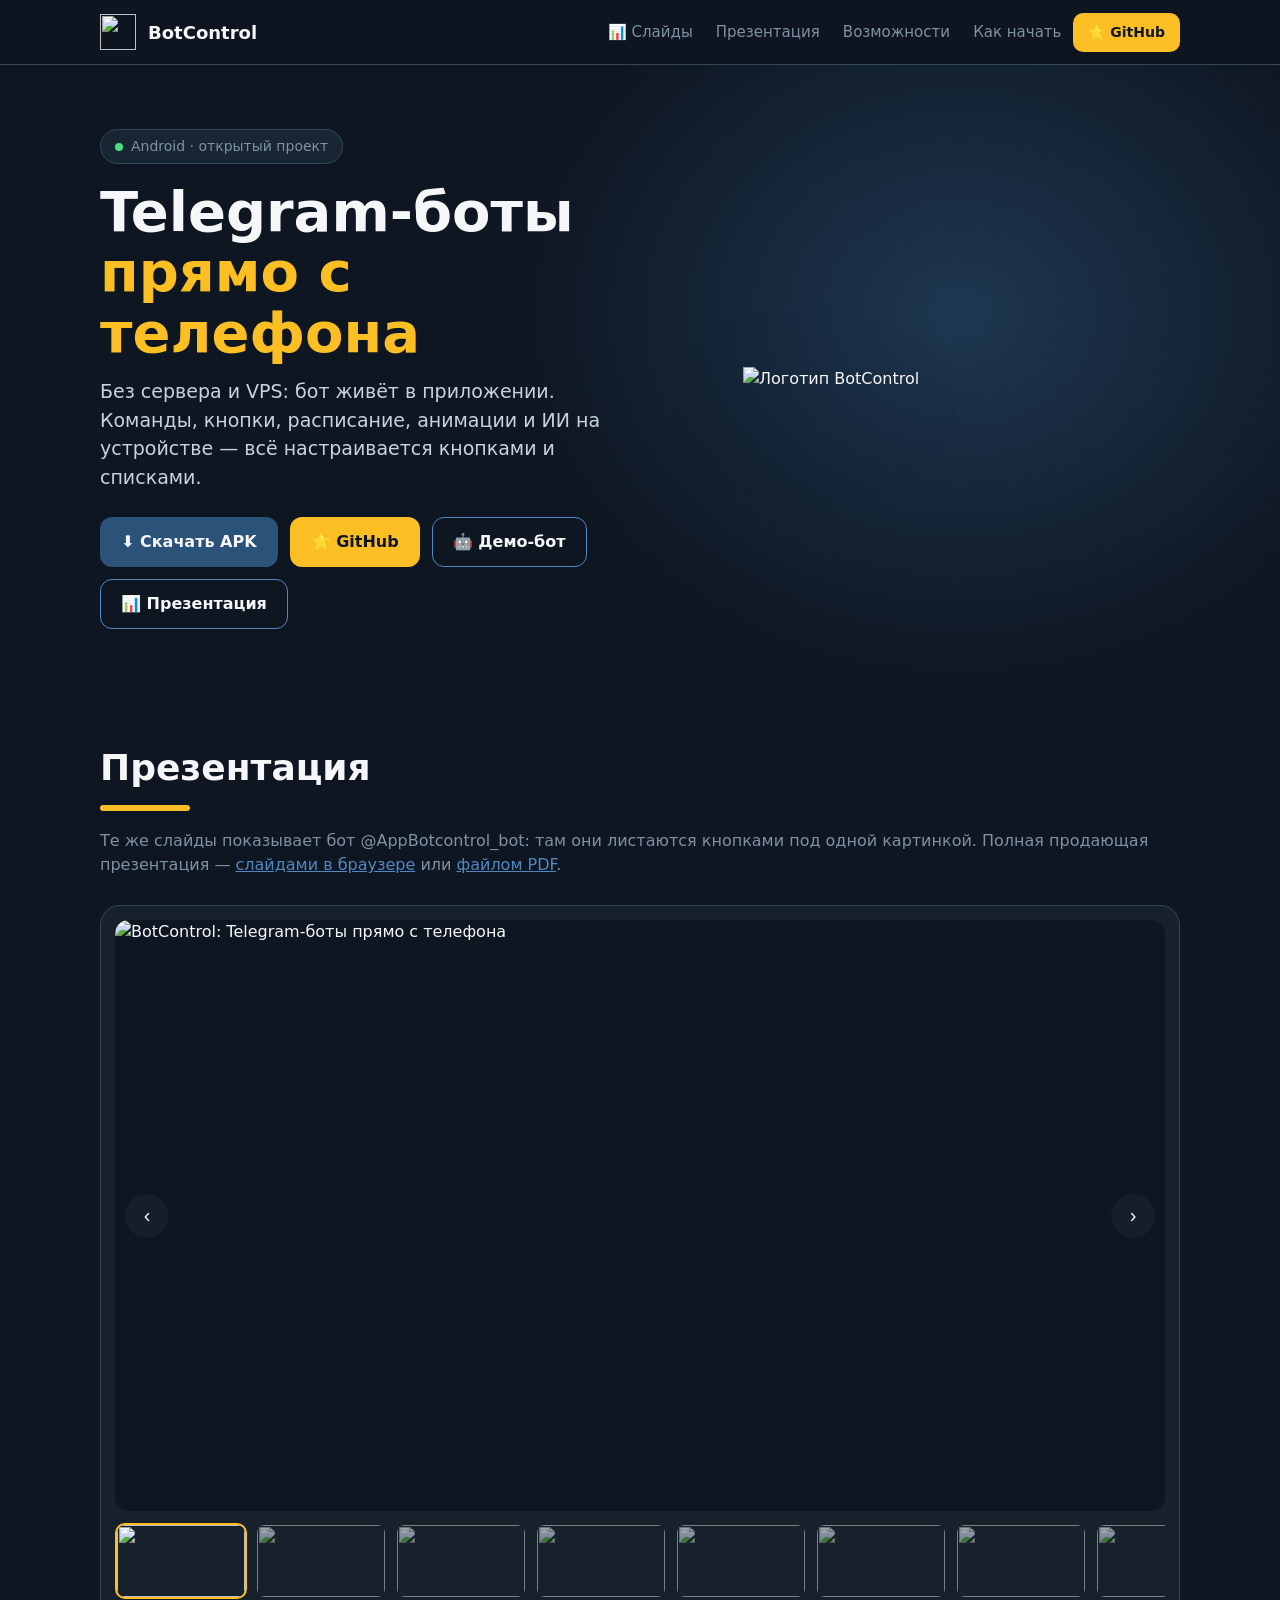
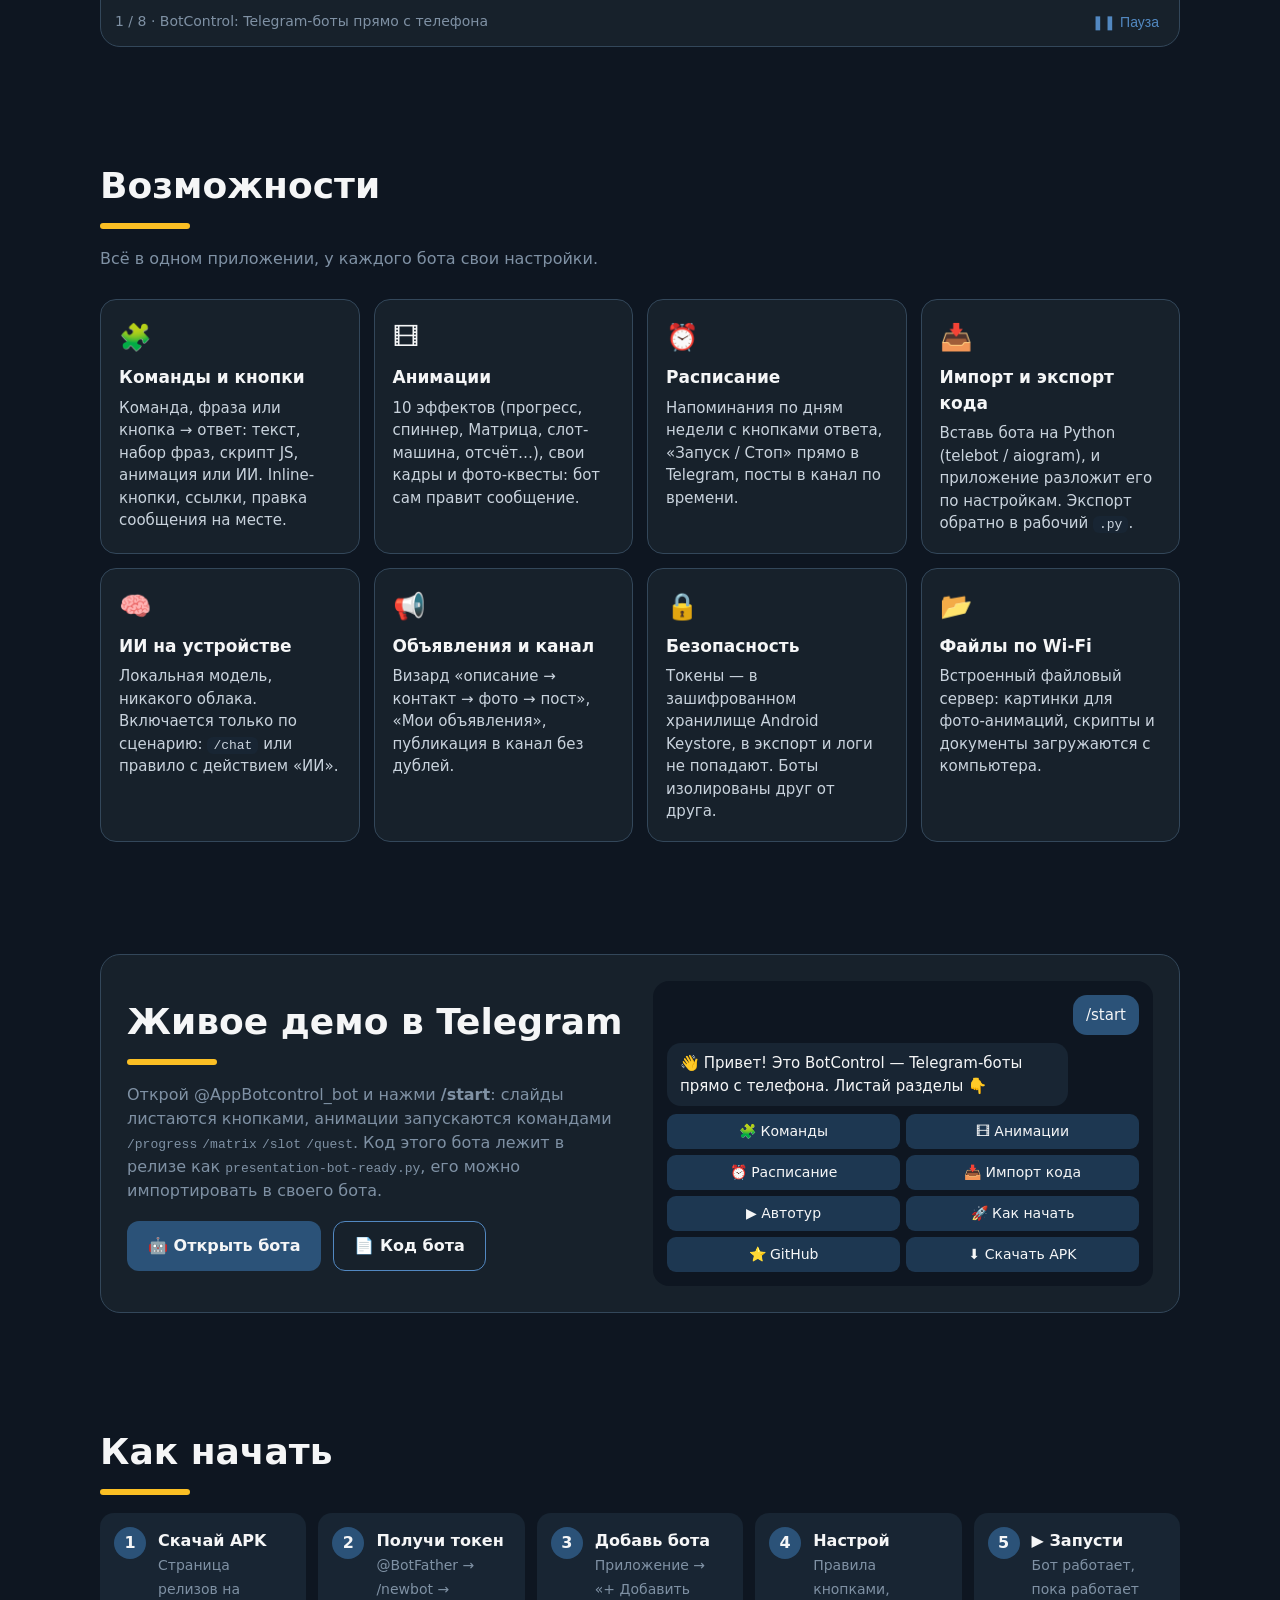
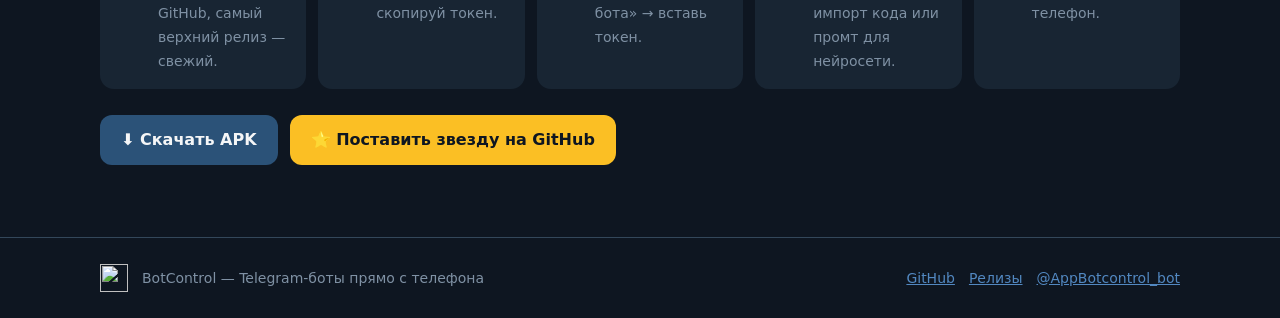
==== docs/index.html @ d32e6efe "Merge remote-tracking branch 'origin/arena/69d25b2e-oracle' into arena/842dc54f-bot-control Co-autho" ====
<!doctype html>
<html lang="ru">
<head>
<meta charset="utf-8">
<meta name="viewport" content="width=device-width, initial-scale=1">
<title>BotControl — Telegram-боты прямо с телефона</title>
<meta name="description" content="BotControl: Android-приложение, в котором Telegram-бот живёт прямо на телефоне. Команды, кнопки, расписание, анимации, ИИ на устройстве, импорт кода на Python.">
<meta property="og:title" content="BotControl — Telegram-боты прямо с телефона">
<meta property="og:description" content="Без сервера и VPS. Команды, кнопки, расписание, анимации, ИИ на устройстве.">
<meta property="og:image" content="assets/slides/01-cover.png">
<meta name="theme-color" content="#0E1621">
<link rel="icon" type="image/svg+xml" href="assets/logo.svg">
<style>
  /* Палитра приложения (Telegram dark) */
  :root{--bg:#0E1621;--panel:#17212B;--bubble:#182533;--blue:#2B5278;--blue-l:#5288C1;
        --text:#F5F6F7;--muted:#7F91A4;--amber:#FBBF24;--line:#33475A}
  *{box-sizing:border-box}
  html{scroll-behavior:smooth}
  body{margin:0;background:var(--bg);color:var(--text);
       font-family:system-ui,-apple-system,"Segoe UI",Roboto,"DejaVu Sans",sans-serif;line-height:1.5}
  a{color:var(--blue-l)}
  .wrap{max-width:1120px;margin:0 auto;padding:0 20px}
  /* шапка */
  .top{position:sticky;top:0;z-index:5;background:rgba(14,22,33,.86);backdrop-filter:blur(8px);
       border-bottom:1px solid var(--line)}
  .top .wrap{display:flex;align-items:center;gap:12px;height:64px}
  .top img{width:36px;height:36px}
  .top b{font-size:18px;flex:1}
  .top nav a{color:var(--muted);text-decoration:none;margin-left:18px;font-size:15px}
  .top nav a:hover{color:var(--text)}
  /* кнопки */
  .btn{display:inline-flex;align-items:center;gap:8px;padding:12px 20px;border-radius:12px;
       font-weight:600;text-decoration:none;color:var(--text);background:var(--blue);
       border:1px solid transparent;transition:background .15s,transform .15s}
  .btn:hover{background:var(--blue-l);transform:translateY(-1px)}
  .btn.gh{background:var(--amber);color:var(--bg)}
  .btn.gh:hover{background:#FCD34D}
  .btn.ghost{background:transparent;border-color:var(--blue-l)}
  .btn.ghost:hover{background:var(--bubble)}
  .btn.sm{padding:8px 14px;font-size:14px;border-radius:10px}
  /* hero */
  .hero{position:relative;overflow:hidden}
  .hero:before{content:"";position:absolute;inset:-20% -10% auto auto;width:70%;height:120%;
       background:radial-gradient(closest-side,rgba(43,82,120,.55),rgba(14,22,33,0));pointer-events:none}
  .hero .wrap{position:relative;display:grid;grid-template-columns:1.05fr .95fr;gap:40px;
       align-items:center;padding-top:64px;padding-bottom:56px}
  .hero h1{font-size:clamp(34px,5vw,56px);line-height:1.08;margin:18px 0 14px}
  .hero h1 span{color:var(--amber)}
  .hero p.lead{font-size:19px;color:#C9D3DD;margin:0 0 26px;max-width:560px}
  .badge{display:inline-flex;gap:8px;align-items:center;background:var(--bubble);border:1px solid var(--line);
       border-radius:999px;padding:6px 14px;font-size:14px;color:var(--muted)}
  .badge i{width:8px;height:8px;border-radius:50%;background:#4ADE80;display:inline-block}
  .cta{display:flex;gap:12px;flex-wrap:wrap}
  .hero-logo{width:min(380px,80%);justify-self:center;filter:drop-shadow(0 30px 60px rgba(0,0,0,.45));
       animation:float 6s ease-in-out infinite}
  @keyframes float{50%{transform:translateY(-12px)}}
  /* секции */
  section{padding:56px 0}
  h2{font-size:clamp(26px,3.4vw,36px);margin:0 0 8px}
  .sub{color:var(--muted);margin:0 0 28px}
  .bar{width:90px;height:6px;border-radius:3px;background:var(--amber);margin:10px 0 18px}
  /* слайдер */
  .slider{background:var(--panel);border:1px solid var(--line);border-radius:20px;padding:14px}
  .stage{position:relative;border-radius:14px;overflow:hidden;aspect-ratio:16/9;background:var(--bg)}
  .stage img{position:absolute;inset:0;width:100%;height:100%;object-fit:cover;opacity:0;transition:opacity .45s}
  .stage img.on{opacity:1}
  .arrow{position:absolute;top:50%;transform:translateY(-50%);width:44px;height:44px;border-radius:50%;
       border:none;background:rgba(23,33,43,.85);color:var(--text);font-size:20px;cursor:pointer}
  .arrow:hover{background:var(--blue)}
  .arrow.l{left:10px}.arrow.r{right:10px}
  .thumbs{display:flex;gap:8px;margin-top:12px;overflow-x:auto;padding-bottom:4px}
  .thumbs button{flex:0 0 auto;border:2px solid transparent;border-radius:10px;padding:0;background:none;
       cursor:pointer;opacity:.6;transition:opacity .15s}
  .thumbs button.on{border-color:var(--amber);opacity:1}
  .thumbs img{display:block;width:128px;height:72px;object-fit:cover;border-radius:8px}
  .ctl{display:flex;justify-content:space-between;align-items:center;margin-top:8px;color:var(--muted);font-size:14px}
  .ctl button{background:none;border:none;color:var(--blue-l);cursor:pointer;font-size:14px}
  /* сетка функций */
  .grid{display:grid;grid-template-columns:repeat(auto-fill,minmax(250px,1fr));gap:14px}
  .card{background:var(--panel);border:1px solid var(--line);border-radius:16px;padding:18px;
       transition:border-color .15s,transform .15s}
  .card:hover{border-color:var(--blue-l);transform:translateY(-2px)}
  .card .ic{font-size:26px}
  .card h3{margin:8px 0 6px;font-size:17px}
  .card p{margin:0;color:#C9D3DD;font-size:15px}
  .card code{background:var(--bubble);padding:1px 6px;border-radius:6px;font-size:13px}
  /* шаги */
  .steps{counter-reset:s;display:grid;gap:12px;grid-template-columns:repeat(auto-fit,minmax(200px,1fr))}
  .step{background:var(--bubble);border-radius:14px;padding:16px 16px 16px 58px;position:relative}
  .step:before{counter-increment:s;content:counter(s);position:absolute;left:14px;top:14px;width:32px;height:32px;
       border-radius:50%;background:var(--blue);display:grid;place-items:center;font-weight:700}
  .step b{display:block}
  .step span{color:var(--muted);font-size:14px}
  /* демо-бот */
  .demo{display:grid;grid-template-columns:1fr 1fr;gap:26px;align-items:center;background:var(--panel);
       border:1px solid var(--line);border-radius:20px;padding:26px}
  .chat{background:var(--bg);border-radius:16px;padding:14px;display:flex;flex-direction:column;gap:8px}
  .msg{max-width:85%;padding:9px 13px;border-radius:14px;font-size:15px}
  .msg.in{background:var(--bubble);align-self:flex-start}
  .msg.out{background:var(--blue);align-self:flex-end}
  .kb{display:grid;grid-template-columns:1fr 1fr;gap:6px}
  .kb span{background:rgba(43,82,120,.55);border-radius:9px;text-align:center;padding:7px;font-size:14px}
  footer{border-top:1px solid var(--line);padding:26px 0;color:var(--muted);font-size:14px}
  footer .wrap{display:flex;gap:14px;align-items:center;flex-wrap:wrap}
  footer img{width:28px;height:28px}
  footer .sp{flex:1}
  @media (max-width:820px){
    .hero .wrap,.demo{grid-template-columns:1fr}
    .hero-logo{width:200px;order:-1}
    .top nav{display:none}
  }
  @media (prefers-reduced-motion:reduce){.hero-logo{animation:none}*{transition:none!important}}
</style>
</head>
<body>

<header class="top">
  <div class="wrap">
    <img src="assets/logo.svg" alt="">
    <b>BotControl</b>
    <nav>
      <a href="presentation.html">📊 Слайды</a>
      <a href="#tour">Презентация</a>
      <a href="#features">Возможности</a>
      <a href="#start">Как начать</a>
    </nav>
    <a class="btn gh sm" href="https://github.com/visiontripin/oracle" target="_blank" rel="noopener">⭐ GitHub</a>
  </div>
</header>

<div class="hero">
  <div class="wrap">
    <div>
      <span class="badge"><i></i> Android · открытый проект</span>
      <h1>Telegram-боты<br><span>прямо с телефона</span></h1>
      <p class="lead">Без сервера и VPS: бот живёт в приложении. Команды, кнопки, расписание,
        анимации и ИИ на устройстве — всё настраивается кнопками и списками.</p>
      <div class="cta">
        <a class="btn" href="https://github.com/visiontripin/oracle/releases" target="_blank" rel="noopener">⬇️ Скачать APK</a>
        <a class="btn gh" href="https://github.com/visiontripin/oracle" target="_blank" rel="noopener">⭐ GitHub</a>
        <a class="btn ghost" href="https://t.me/AppBotcontrol_bot" target="_blank" rel="noopener">🤖 Демо-бот</a>
        <a class="btn ghost" href="presentation.html">📊 Презентация</a>
      </div>
    </div>
    <img class="hero-logo" src="assets/logo.svg" alt="Логотип BotControl">
  </div>
</div>

<section id="tour">
  <div class="wrap">
    <h2>Презентация</h2>
    <div class="bar"></div>
    <p class="sub">Те же слайды показывает бот @AppBotcontrol_bot: там они листаются кнопками под одной картинкой.
      Полная продающая презентация — <a href="presentation.html">слайдами в браузере</a>
      или <a href="presentation.pdf">файлом PDF</a>.</p>
    <div class="slider" id="slider">
      <div class="stage">
        <img class="on" src="assets/slides/01-cover.png" alt="BotControl: Telegram-боты прямо с телефона">
        <img src="assets/slides/02-rules.png" alt="Команды и кнопки" loading="lazy">
        <img src="assets/slides/03-anim.png" alt="Анимации" loading="lazy">
        <img src="assets/slides/04-schedule.png" alt="Расписание" loading="lazy">
        <img src="assets/slides/05-import.png" alt="Импорт и экспорт" loading="lazy">
        <img src="assets/slides/06-ai.png" alt="ИИ на устройстве" loading="lazy">
        <img src="assets/slides/07-listings.png" alt="Объявления и канал" loading="lazy">
        <img src="assets/slides/08-start.png" alt="Как начать" loading="lazy">
        <button class="arrow l" aria-label="Назад">‹</button>
        <button class="arrow r" aria-label="Вперёд">›</button>
      </div>
      <div class="thumbs"></div>
      <div class="ctl"><span id="cap">1 / 8</span><button id="play">❚❚ Пауза</button></div>
    </div>
  </div>
</section>

<section id="features">
  <div class="wrap">
    <h2>Возможности</h2>
    <div class="bar"></div>
    <p class="sub">Всё в одном приложении, у каждого бота свои настройки.</p>
    <div class="grid">
      <div class="card"><div class="ic">🧩</div><h3>Команды и кнопки</h3>
        <p>Команда, фраза или кнопка → ответ: текст, набор фраз, скрипт JS, анимация или ИИ. Inline-кнопки, ссылки, правка сообщения на месте.</p></div>
      <div class="card"><div class="ic">🎞</div><h3>Анимации</h3>
        <p>10 эффектов (прогресс, спиннер, Матрица, слот-машина, отсчёт…), свои кадры и фото-квесты: бот сам правит сообщение.</p></div>
      <div class="card"><div class="ic">⏰</div><h3>Расписание</h3>
        <p>Напоминания по дням недели с кнопками ответа, «Запуск / Стоп» прямо в Telegram, посты в канал по времени.</p></div>
      <div class="card"><div class="ic">📥</div><h3>Импорт и экспорт кода</h3>
        <p>Вставь бота на Python (telebot / aiogram), и приложение разложит его по настройкам. Экспорт обратно в рабочий <code>.py</code>.</p></div>
      <div class="card"><div class="ic">🧠</div><h3>ИИ на устройстве</h3>
        <p>Локальная модель, никакого облака. Включается только по сценарию: <code>/chat</code> или правило с действием «ИИ».</p></div>
      <div class="card"><div class="ic">📢</div><h3>Объявления и канал</h3>
        <p>Визард «описание → контакт → фото → пост», «Мои объявления», публикация в канал без дублей.</p></div>
      <div class="card"><div class="ic">🔒</div><h3>Безопасность</h3>
        <p>Токены — в зашифрованном хранилище Android Keystore, в экспорт и логи не попадают. Боты изолированы друг от друга.</p></div>
      <div class="card"><div class="ic">📂</div><h3>Файлы по Wi-Fi</h3>
        <p>Встроенный файловый сервер: картинки для фото-анимаций, скрипты и документы загружаются с компьютера.</p></div>
    </div>
  </div>
</section>

<section id="demo">
  <div class="wrap">
    <div class="demo">
      <div>
        <h2>Живое демо в Telegram</h2>
        <div class="bar"></div>
        <p class="sub" style="margin-bottom:18px">Открой @AppBotcontrol_bot и нажми <b>/start</b>: слайды листаются кнопками,
          анимации запускаются командами <code>/progress</code> <code>/matrix</code> <code>/slot</code> <code>/quest</code>.
          Код этого бота лежит в релизе как <code>presentation-bot-ready.py</code>, его можно импортировать в своего бота.</p>
        <div class="cta">
          <a class="btn" href="https://t.me/AppBotcontrol_bot" target="_blank" rel="noopener">🤖 Открыть бота</a>
          <a class="btn ghost" href="https://github.com/visiontripin/oracle/blob/main/tg-bot-control/presentation-bot-ready.py" target="_blank" rel="noopener">📄 Код бота</a>
        </div>
      </div>
      <div class="chat" aria-hidden="true">
        <div class="msg out">/start</div>
        <div class="msg in">👋 Привет! Это BotControl — Telegram-боты прямо с телефона. Листай разделы 👇</div>
        <div class="kb"><span>🧩 Команды</span><span>🎞 Анимации</span><span>⏰ Расписание</span><span>📥 Импорт кода</span>
          <span>▶️ Автотур</span><span>🚀 Как начать</span><span>⭐ GitHub</span><span>⬇️ Скачать APK</span></div>
      </div>
    </div>
  </div>
</section>

<section id="start">
  <div class="wrap">
    <h2>Как начать</h2>
    <div class="bar"></div>
    <div class="steps">
      <div class="step"><b>Скачай APK</b><span>Страница релизов на GitHub, самый верхний релиз — свежий.</span></div>
      <div class="step"><b>Получи токен</b><span>@BotFather → /newbot → скопируй токен.</span></div>
      <div class="step"><b>Добавь бота</b><span>Приложение → «+ Добавить бота» → вставь токен.</span></div>
      <div class="step"><b>Настрой</b><span>Правила кнопками, импорт кода или промт для нейросети.</span></div>
      <div class="step"><b>▶ Запусти</b><span>Бот работает, пока работает телефон.</span></div>
    </div>
    <p style="margin-top:26px" class="cta">
      <a class="btn" href="https://github.com/visiontripin/oracle/releases" target="_blank" rel="noopener">⬇️ Скачать APK</a>
      <a class="btn gh" href="https://github.com/visiontripin/oracle" target="_blank" rel="noopener">⭐ Поставить звезду на GitHub</a>
    </p>
  </div>
</section>

<footer>
  <div class="wrap">
    <img src="assets/logo.svg" alt="">
    <span>BotControl — Telegram-боты прямо с телефона</span>
    <span class="sp"></span>
    <a href="https://github.com/visiontripin/oracle" target="_blank" rel="noopener">GitHub</a>
    <a href="https://github.com/visiontripin/oracle/releases" target="_blank" rel="noopener">Релизы</a>
    <a href="https://t.me/AppBotcontrol_bot" target="_blank" rel="noopener">@AppBotcontrol_bot</a>
  </div>
</footer>

<script>
(function () {
  var root = document.getElementById('slider');
  var imgs = root.querySelectorAll('.stage img');
  var thumbs = root.querySelector('.thumbs');
  var cap = document.getElementById('cap');
  var playBtn = document.getElementById('play');
  var i = 0, timer = null, playing = true;
  imgs.forEach(function (img, n) {
    var b = document.createElement('button');
    b.setAttribute('aria-label', img.alt);
    b.innerHTML = '<img src="' + img.getAttribute('src') + '" alt="" loading="lazy">';
    b.onclick = function () { show(n); restart(); };
    thumbs.appendChild(b);
  });
  var tbs = thumbs.querySelectorAll('button');
  function show(n) {
    i = (n + imgs.length) % imgs.length;
    imgs.forEach(function (x, k) { x.classList.toggle('on', k === i); });
    tbs.forEach(function (x, k) { x.classList.toggle('on', k === i); });
    cap.textContent = (i + 1) + ' / ' + imgs.length + ' · ' + imgs[i].alt;
  }
  function restart() {
    clearInterval(timer);
    if (playing) timer = setInterval(function () { show(i + 1); }, 4500);
  }
  root.querySelector('.arrow.l').onclick = function () { show(i - 1); restart(); };
  root.querySelector('.arrow.r').onclick = function () { show(i + 1); restart(); };
  playBtn.onclick = function () {
    playing = !playing;
    playBtn.textContent = playing ? '❚❚ Пауза' : '▶ Автопрокрутка';
    restart();
  };
  document.addEventListener('keydown', function (e) {
    if (e.key === 'ArrowLeft') { show(i - 1); restart(); }
    if (e.key === 'ArrowRight') { show(i + 1); restart(); }
  });
  var x0 = null;
  root.addEventListener('touchstart', function (e) { x0 = e.touches[0].clientX; }, { passive: true });
  root.addEventListener('touchend', function (e) {
    if (x0 === null) return;
    var dx = e.changedTouches[0].clientX - x0;
    if (Math.abs(dx) > 40) { show(i + (dx < 0 ? 1 : -1)); restart(); }
    x0 = null;
  });
  show(0); restart();
})();
</script>
</body>
</html>
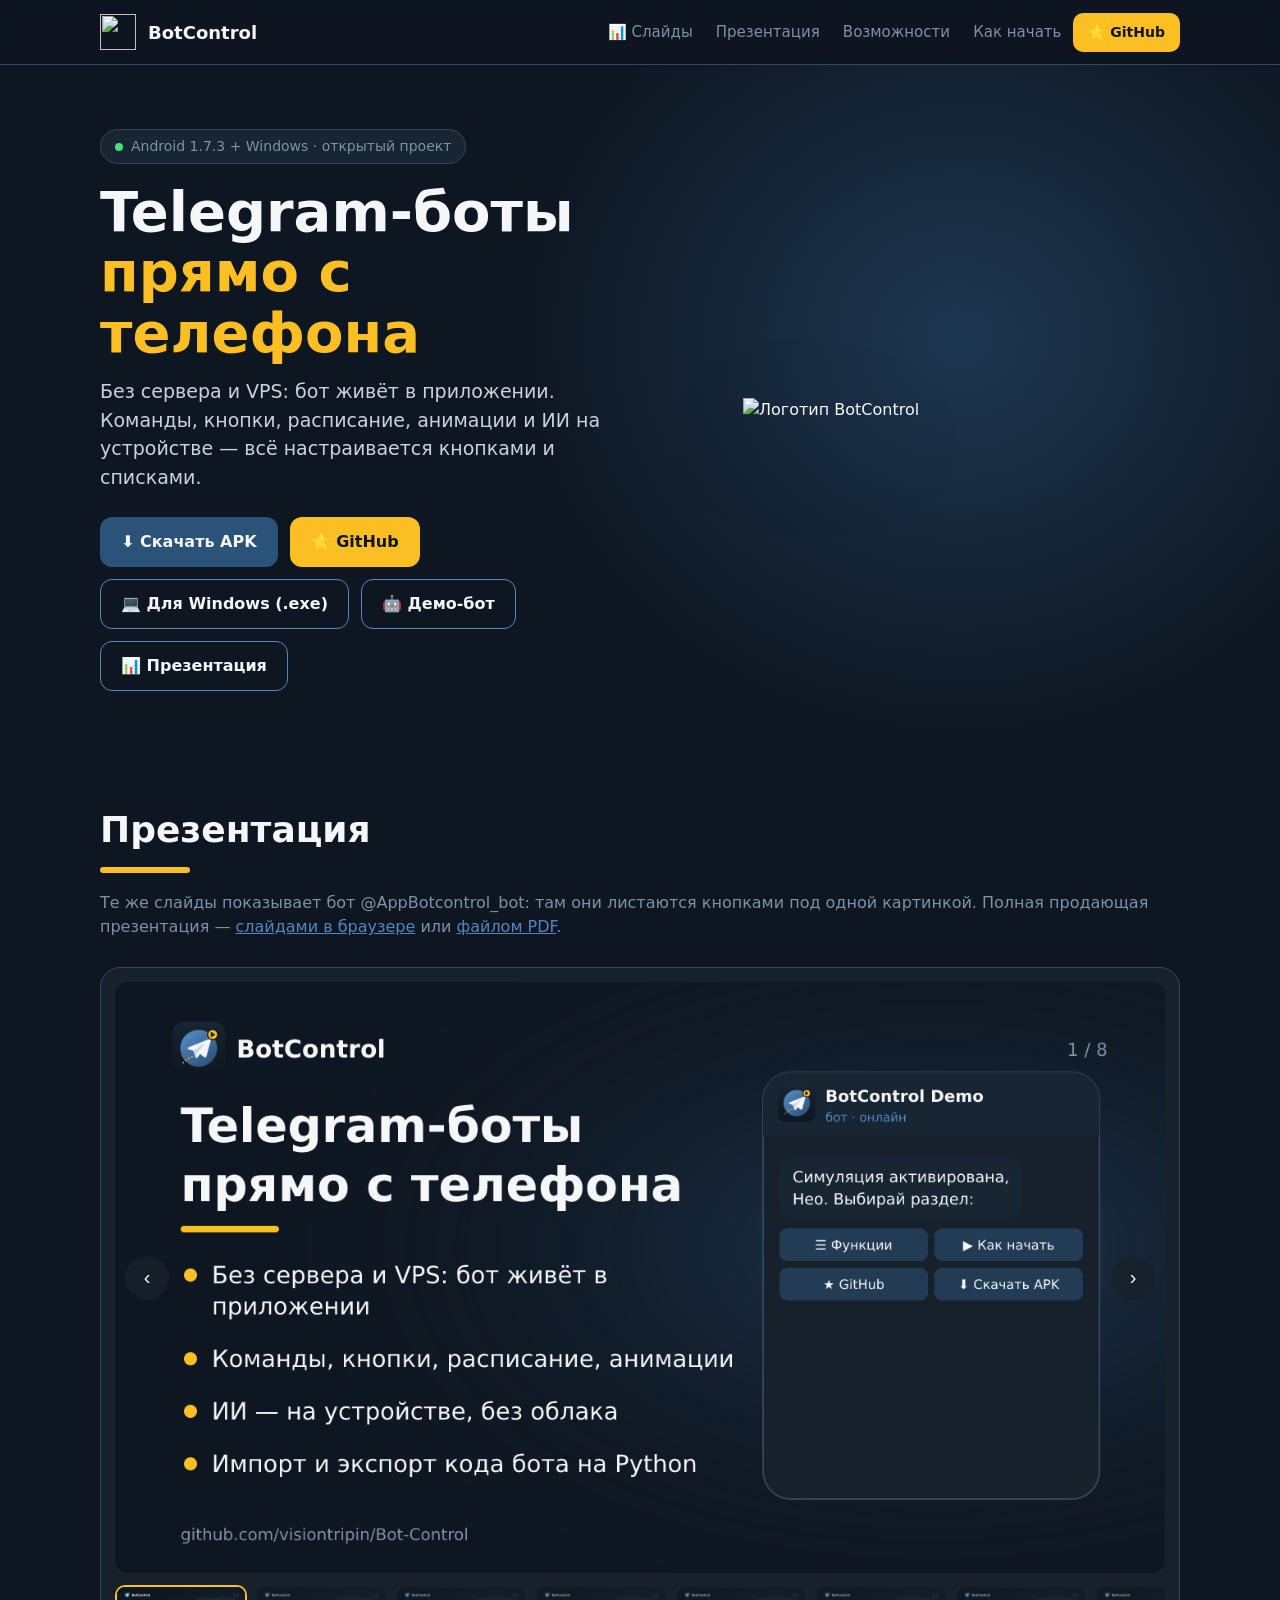
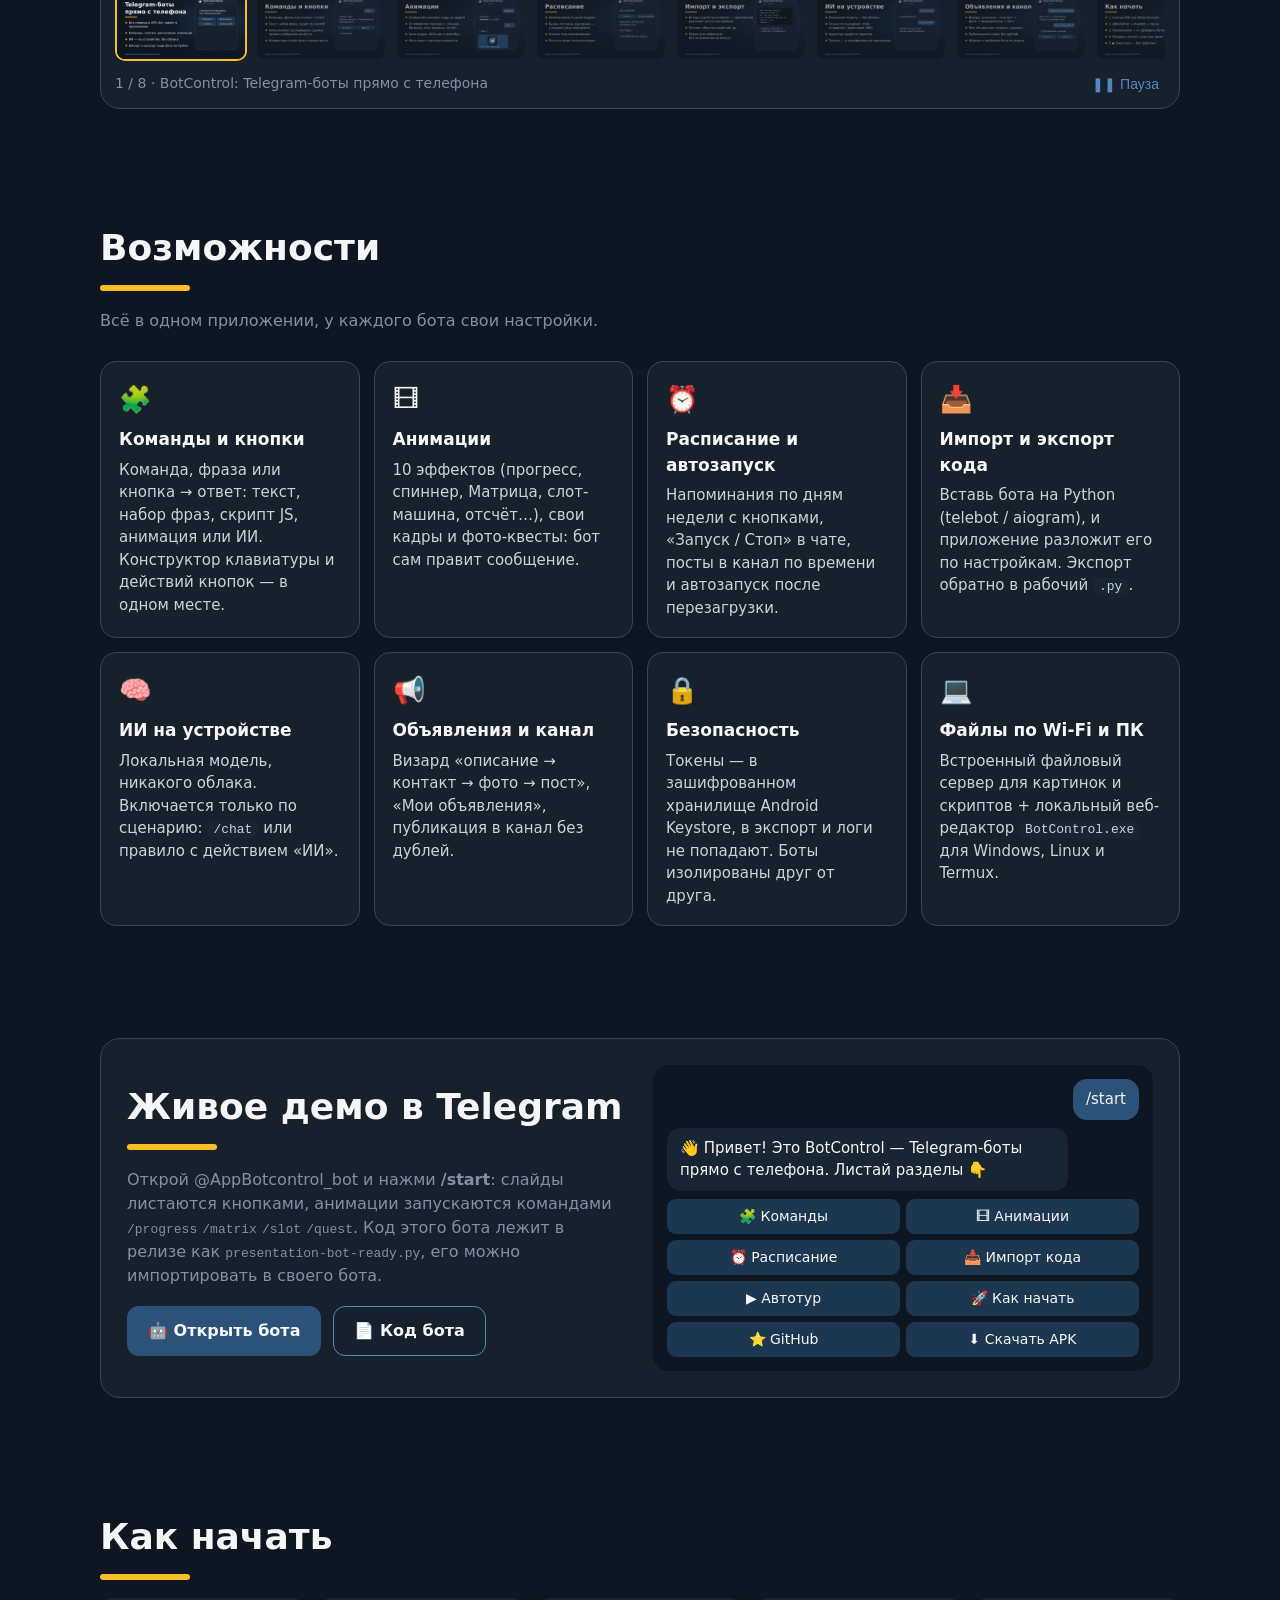
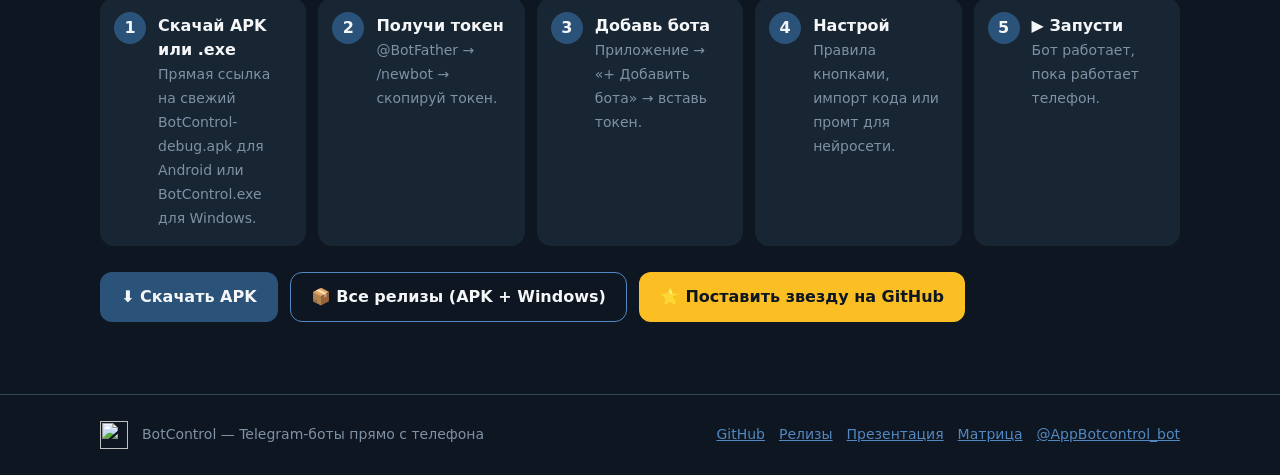
==== commit 35d180c6: "v1.7.3 (code 36) [apk]: update Bot-Control URLs, presentation, docs, FAQ, and release workflow Co-au" ====
--- a/docs/index.html
+++ b/docs/index.html
@@ -124,20 +124,21 @@
       <a href="#features">Возможности</a>
       <a href="#start">Как начать</a>
     </nav>
-    <a class="btn gh sm" href="https://github.com/visiontripin/oracle" target="_blank" rel="noopener">⭐ GitHub</a>
+    <a class="btn gh sm" href="https://github.com/visiontripin/Bot-Control" target="_blank" rel="noopener">⭐ GitHub</a>
   </div>
 </header>
 
 <div class="hero">
   <div class="wrap">
     <div>
-      <span class="badge"><i></i> Android · открытый проект</span>
+      <span class="badge"><i></i> Android 1.7.3 + Windows · открытый проект</span>
       <h1>Telegram-боты<br><span>прямо с телефона</span></h1>
       <p class="lead">Без сервера и VPS: бот живёт в приложении. Команды, кнопки, расписание,
         анимации и ИИ на устройстве — всё настраивается кнопками и списками.</p>
       <div class="cta">
-        <a class="btn" href="https://github.com/visiontripin/oracle/releases" target="_blank" rel="noopener">⬇️ Скачать APK</a>
-        <a class="btn gh" href="https://github.com/visiontripin/oracle" target="_blank" rel="noopener">⭐ GitHub</a>
+        <a class="btn" href="https://github.com/visiontripin/Bot-Control/releases/latest/download/BotControl-debug.apk" target="_blank" rel="noopener">⬇️ Скачать APK</a>
+        <a class="btn gh" href="https://github.com/visiontripin/Bot-Control" target="_blank" rel="noopener">⭐ GitHub</a>
+        <a class="btn ghost" href="https://github.com/visiontripin/Bot-Control/releases/download/botcontrol-windows-preview-0.6.0/BotControl.exe" target="_blank" rel="noopener">💻 Для Windows (.exe)</a>
         <a class="btn ghost" href="https://t.me/AppBotcontrol_bot" target="_blank" rel="noopener">🤖 Демо-бот</a>
         <a class="btn ghost" href="presentation.html">📊 Презентация</a>
       </div>
@@ -179,11 +180,11 @@
     <p class="sub">Всё в одном приложении, у каждого бота свои настройки.</p>
     <div class="grid">
       <div class="card"><div class="ic">🧩</div><h3>Команды и кнопки</h3>
-        <p>Команда, фраза или кнопка → ответ: текст, набор фраз, скрипт JS, анимация или ИИ. Inline-кнопки, ссылки, правка сообщения на месте.</p></div>
+        <p>Команда, фраза или кнопка → ответ: текст, набор фраз, скрипт JS, анимация или ИИ. Конструктор клавиатуры и действий кнопок — в одном месте.</p></div>
       <div class="card"><div class="ic">🎞</div><h3>Анимации</h3>
         <p>10 эффектов (прогресс, спиннер, Матрица, слот-машина, отсчёт…), свои кадры и фото-квесты: бот сам правит сообщение.</p></div>
-      <div class="card"><div class="ic">⏰</div><h3>Расписание</h3>
-        <p>Напоминания по дням недели с кнопками ответа, «Запуск / Стоп» прямо в Telegram, посты в канал по времени.</p></div>
+      <div class="card"><div class="ic">⏰</div><h3>Расписание и автозапуск</h3>
+        <p>Напоминания по дням недели с кнопками, «Запуск / Стоп» в чате, посты в канал по времени и автозапуск после перезагрузки.</p></div>
       <div class="card"><div class="ic">📥</div><h3>Импорт и экспорт кода</h3>
         <p>Вставь бота на Python (telebot / aiogram), и приложение разложит его по настройкам. Экспорт обратно в рабочий <code>.py</code>.</p></div>
       <div class="card"><div class="ic">🧠</div><h3>ИИ на устройстве</h3>
@@ -192,8 +193,8 @@
         <p>Визард «описание → контакт → фото → пост», «Мои объявления», публикация в канал без дублей.</p></div>
       <div class="card"><div class="ic">🔒</div><h3>Безопасность</h3>
         <p>Токены — в зашифрованном хранилище Android Keystore, в экспорт и логи не попадают. Боты изолированы друг от друга.</p></div>
-      <div class="card"><div class="ic">📂</div><h3>Файлы по Wi-Fi</h3>
-        <p>Встроенный файловый сервер: картинки для фото-анимаций, скрипты и документы загружаются с компьютера.</p></div>
+      <div class="card"><div class="ic">💻</div><h3>Файлы по Wi-Fi и ПК</h3>
+        <p>Встроенный файловый сервер для картинок и скриптов + локальный веб-редактор <code>BotControl.exe</code> для Windows, Linux и Termux.</p></div>
     </div>
   </div>
 </section>
@@ -209,7 +210,7 @@
           Код этого бота лежит в релизе как <code>presentation-bot-ready.py</code>, его можно импортировать в своего бота.</p>
         <div class="cta">
           <a class="btn" href="https://t.me/AppBotcontrol_bot" target="_blank" rel="noopener">🤖 Открыть бота</a>
-          <a class="btn ghost" href="https://github.com/visiontripin/oracle/blob/main/tg-bot-control/presentation-bot-ready.py" target="_blank" rel="noopener">📄 Код бота</a>
+          <a class="btn ghost" href="https://github.com/visiontripin/Bot-Control/blob/main/tg-bot-control/presentation-bot-ready.py" target="_blank" rel="noopener">📄 Код бота</a>
         </div>
       </div>
       <div class="chat" aria-hidden="true">
@@ -227,15 +228,16 @@
     <h2>Как начать</h2>
     <div class="bar"></div>
     <div class="steps">
-      <div class="step"><b>Скачай APK</b><span>Страница релизов на GitHub, самый верхний релиз — свежий.</span></div>
+      <div class="step"><b>Скачай APK или .exe</b><span>Прямая ссылка на свежий BotControl-debug.apk для Android или BotControl.exe для Windows.</span></div>
       <div class="step"><b>Получи токен</b><span>@BotFather → /newbot → скопируй токен.</span></div>
       <div class="step"><b>Добавь бота</b><span>Приложение → «+ Добавить бота» → вставь токен.</span></div>
       <div class="step"><b>Настрой</b><span>Правила кнопками, импорт кода или промт для нейросети.</span></div>
       <div class="step"><b>▶ Запусти</b><span>Бот работает, пока работает телефон.</span></div>
     </div>
     <p style="margin-top:26px" class="cta">
-      <a class="btn" href="https://github.com/visiontripin/oracle/releases" target="_blank" rel="noopener">⬇️ Скачать APK</a>
-      <a class="btn gh" href="https://github.com/visiontripin/oracle" target="_blank" rel="noopener">⭐ Поставить звезду на GitHub</a>
+      <a class="btn" href="https://github.com/visiontripin/Bot-Control/releases/latest/download/BotControl-debug.apk" target="_blank" rel="noopener">⬇️ Скачать APK</a>
+      <a class="btn ghost" href="https://github.com/visiontripin/Bot-Control/releases" target="_blank" rel="noopener">📦 Все релизы (APK + Windows)</a>
+      <a class="btn gh" href="https://github.com/visiontripin/Bot-Control" target="_blank" rel="noopener">⭐ Поставить звезду на GitHub</a>
     </p>
   </div>
 </section>
@@ -245,8 +247,10 @@
     <img src="assets/logo.svg" alt="">
     <span>BotControl — Telegram-боты прямо с телефона</span>
     <span class="sp"></span>
-    <a href="https://github.com/visiontripin/oracle" target="_blank" rel="noopener">GitHub</a>
-    <a href="https://github.com/visiontripin/oracle/releases" target="_blank" rel="noopener">Релизы</a>
+    <a href="https://github.com/visiontripin/Bot-Control" target="_blank" rel="noopener">GitHub</a>
+    <a href="https://github.com/visiontripin/Bot-Control/releases" target="_blank" rel="noopener">Релизы</a>
+    <a href="presentation.html">Презентация</a>
+    <a href="matrix-links.html">Матрица</a>
     <a href="https://t.me/AppBotcontrol_bot" target="_blank" rel="noopener">@AppBotcontrol_bot</a>
   </div>
 </footer>
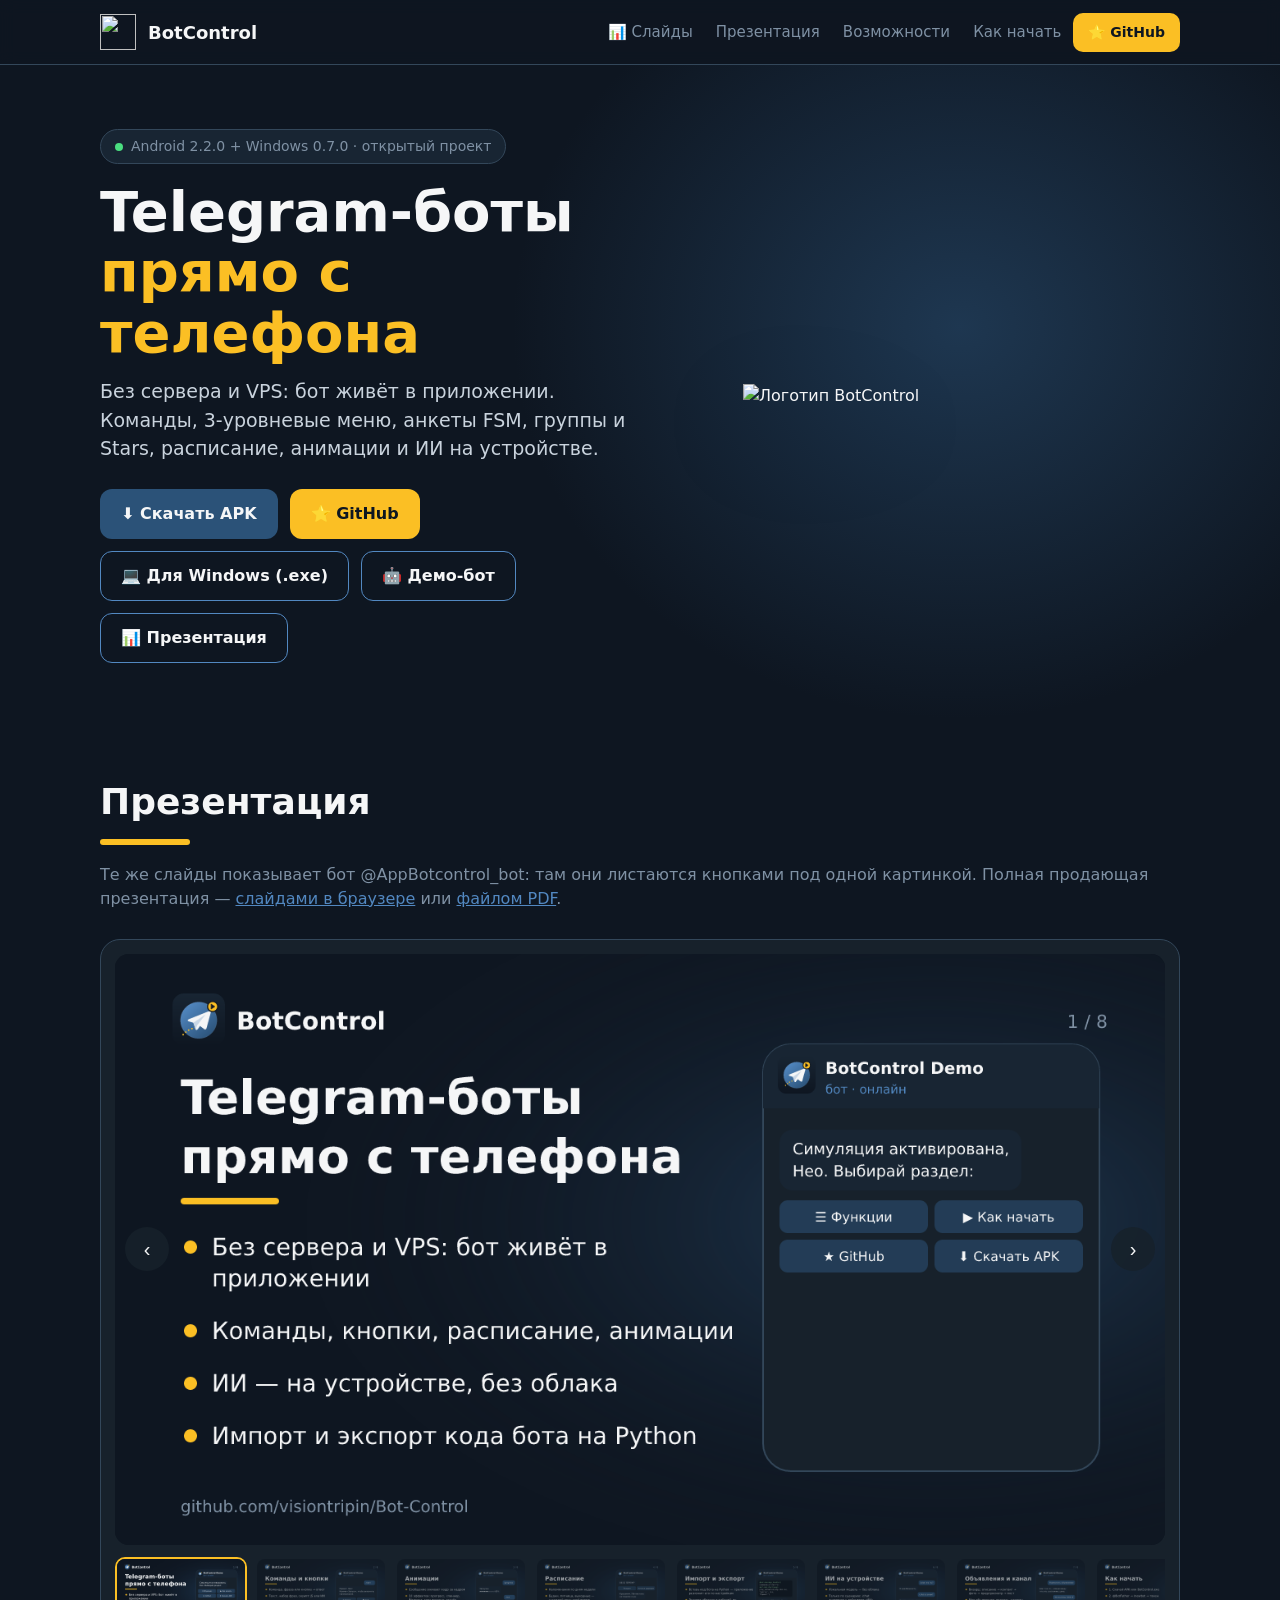
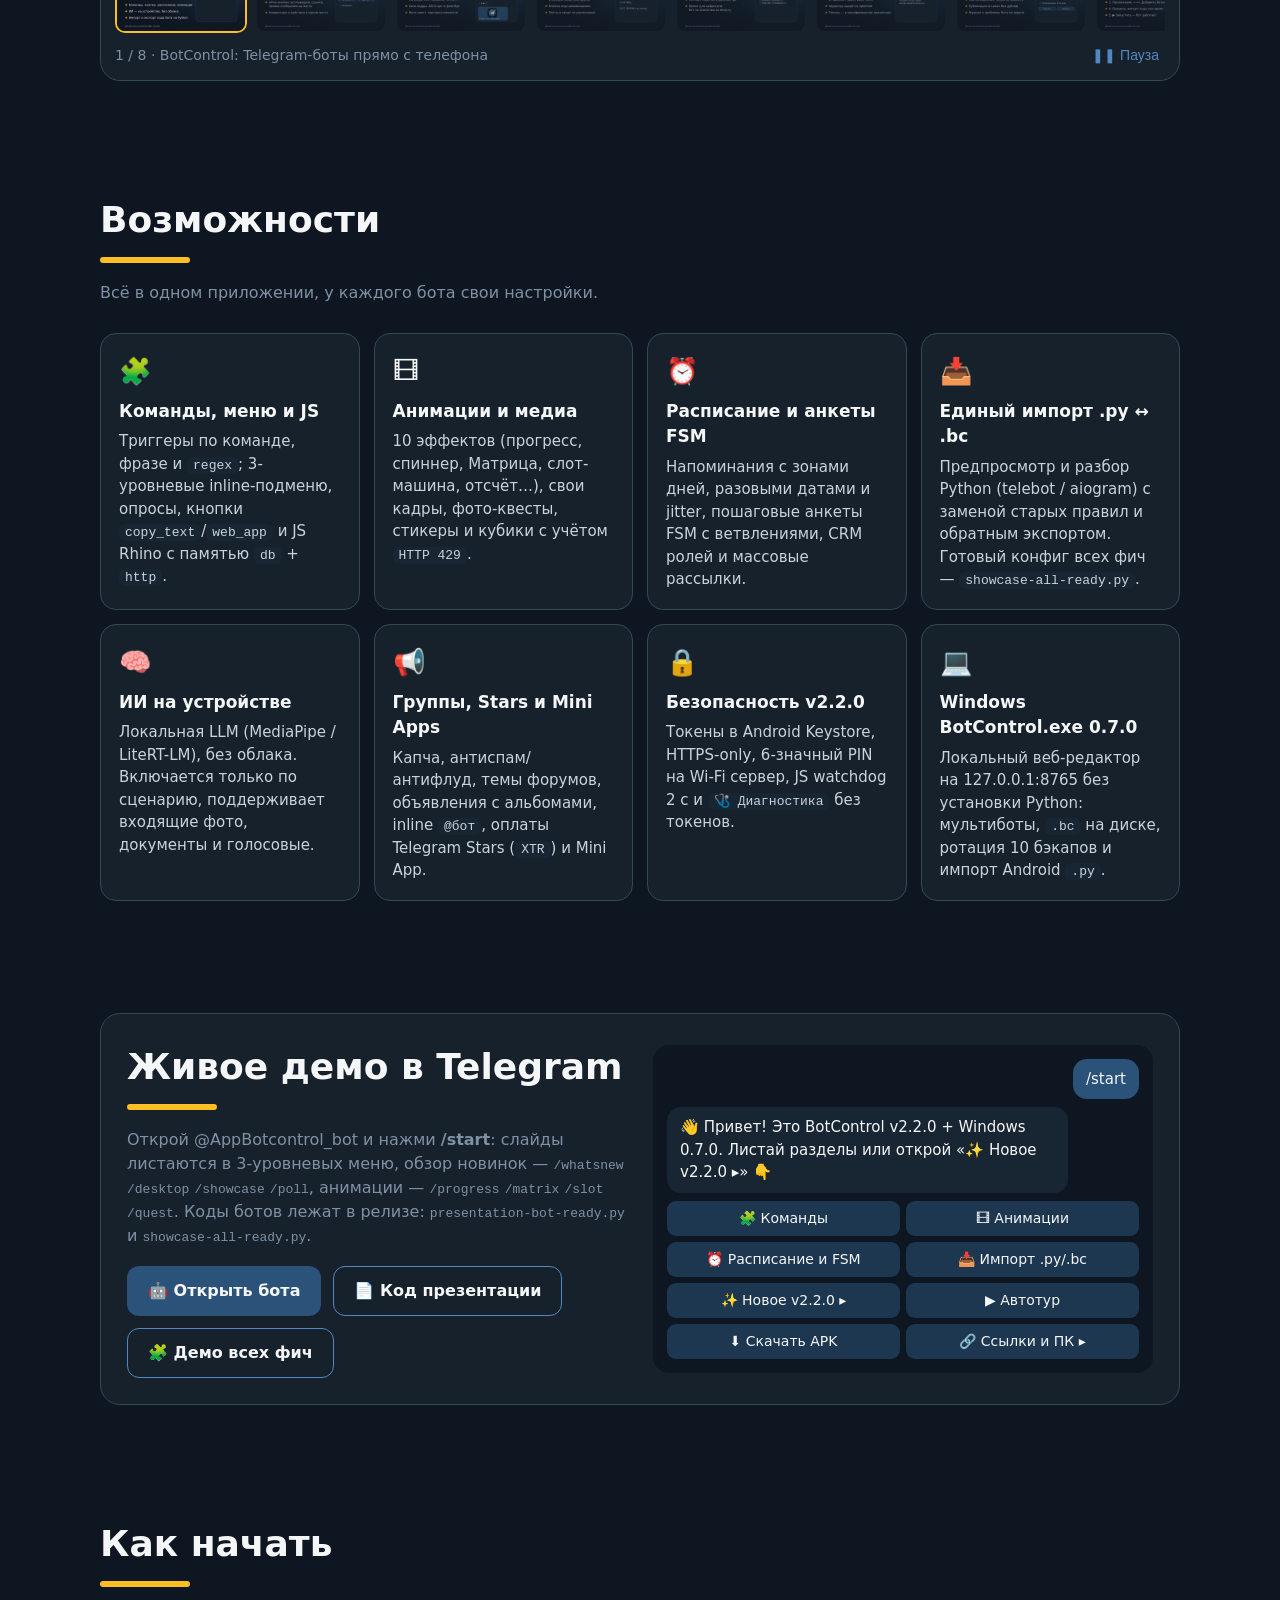
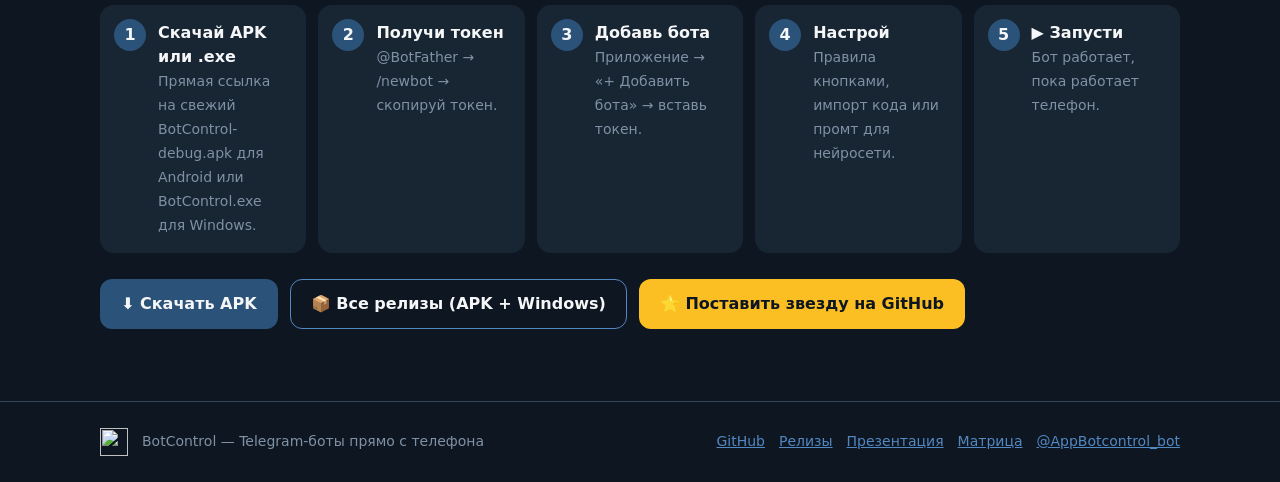
==== commit 302979dd: "docs: align docs, site, presentation and handoff with v2.2.0 and desktop-web 0.7.0 Co-authored-by: a" ====
--- a/docs/index.html
+++ b/docs/index.html
@@ -131,14 +131,14 @@
 <div class="hero">
   <div class="wrap">
     <div>
-      <span class="badge"><i></i> Android 1.7.3 + Windows · открытый проект</span>
+      <span class="badge"><i></i> Android 2.2.0 + Windows 0.7.0 · открытый проект</span>
       <h1>Telegram-боты<br><span>прямо с телефона</span></h1>
-      <p class="lead">Без сервера и VPS: бот живёт в приложении. Команды, кнопки, расписание,
-        анимации и ИИ на устройстве — всё настраивается кнопками и списками.</p>
+      <p class="lead">Без сервера и VPS: бот живёт в приложении. Команды, 3-уровневые меню,
+        анкеты FSM, группы и Stars, расписание, анимации и ИИ на устройстве.</p>
       <div class="cta">
         <a class="btn" href="https://github.com/visiontripin/Bot-Control/releases/latest/download/BotControl-debug.apk" target="_blank" rel="noopener">⬇️ Скачать APK</a>
         <a class="btn gh" href="https://github.com/visiontripin/Bot-Control" target="_blank" rel="noopener">⭐ GitHub</a>
-        <a class="btn ghost" href="https://github.com/visiontripin/Bot-Control/releases/download/botcontrol-windows-preview-0.6.0/BotControl.exe" target="_blank" rel="noopener">💻 Для Windows (.exe)</a>
+        <a class="btn ghost" href="https://github.com/visiontripin/Bot-Control/releases/download/botcontrol-windows-preview-0.7.0/BotControl.exe" target="_blank" rel="noopener">💻 Для Windows (.exe)</a>
         <a class="btn ghost" href="https://t.me/AppBotcontrol_bot" target="_blank" rel="noopener">🤖 Демо-бот</a>
         <a class="btn ghost" href="presentation.html">📊 Презентация</a>
       </div>
@@ -179,22 +179,22 @@
     <div class="bar"></div>
     <p class="sub">Всё в одном приложении, у каждого бота свои настройки.</p>
     <div class="grid">
-      <div class="card"><div class="ic">🧩</div><h3>Команды и кнопки</h3>
-        <p>Команда, фраза или кнопка → ответ: текст, набор фраз, скрипт JS, анимация или ИИ. Конструктор клавиатуры и действий кнопок — в одном месте.</p></div>
-      <div class="card"><div class="ic">🎞</div><h3>Анимации</h3>
-        <p>10 эффектов (прогресс, спиннер, Матрица, слот-машина, отсчёт…), свои кадры и фото-квесты: бот сам правит сообщение.</p></div>
-      <div class="card"><div class="ic">⏰</div><h3>Расписание и автозапуск</h3>
-        <p>Напоминания по дням недели с кнопками, «Запуск / Стоп» в чате, посты в канал по времени и автозапуск после перезагрузки.</p></div>
-      <div class="card"><div class="ic">📥</div><h3>Импорт и экспорт кода</h3>
-        <p>Вставь бота на Python (telebot / aiogram), и приложение разложит его по настройкам. Экспорт обратно в рабочий <code>.py</code>.</p></div>
+      <div class="card"><div class="ic">🧩</div><h3>Команды, меню и JS</h3>
+        <p>Триггеры по команде, фразе и <code>regex</code>; 3-уровневые inline-подменю, опросы, кнопки <code>copy_text</code>/<code>web_app</code> и JS Rhino с памятью <code>db</code> + <code>http</code>.</p></div>
+      <div class="card"><div class="ic">🎞</div><h3>Анимации и медиа</h3>
+        <p>10 эффектов (прогресс, спиннер, Матрица, слот-машина, отсчёт…), свои кадры, фото-квесты, стикеры и кубики с учётом <code>HTTP 429</code>.</p></div>
+      <div class="card"><div class="ic">⏰</div><h3>Расписание и анкеты FSM</h3>
+        <p>Напоминания с зонами дней, разовыми датами и jitter, пошаговые анкеты FSM с ветвлениями, CRM ролей и массовые рассылки.</p></div>
+      <div class="card"><div class="ic">📥</div><h3>Единый импорт .py ↔ .bc</h3>
+        <p>Предпросмотр и разбор Python (telebot / aiogram) с заменой старых правил и обратным экспортом. Готовый конфиг всех фич — <code>showcase-all-ready.py</code>.</p></div>
       <div class="card"><div class="ic">🧠</div><h3>ИИ на устройстве</h3>
-        <p>Локальная модель, никакого облака. Включается только по сценарию: <code>/chat</code> или правило с действием «ИИ».</p></div>
-      <div class="card"><div class="ic">📢</div><h3>Объявления и канал</h3>
-        <p>Визард «описание → контакт → фото → пост», «Мои объявления», публикация в канал без дублей.</p></div>
-      <div class="card"><div class="ic">🔒</div><h3>Безопасность</h3>
-        <p>Токены — в зашифрованном хранилище Android Keystore, в экспорт и логи не попадают. Боты изолированы друг от друга.</p></div>
-      <div class="card"><div class="ic">💻</div><h3>Файлы по Wi-Fi и ПК</h3>
-        <p>Встроенный файловый сервер для картинок и скриптов + локальный веб-редактор <code>BotControl.exe</code> для Windows, Linux и Termux.</p></div>
+        <p>Локальная LLM (MediaPipe / LiteRT-LM), без облака. Включается только по сценарию, поддерживает входящие фото, документы и голосовые.</p></div>
+      <div class="card"><div class="ic">📢</div><h3>Группы, Stars и Mini Apps</h3>
+        <p>Капча, антиспам/антифлуд, темы форумов, объявления с альбомами, inline <code>@бот</code>, оплаты Telegram Stars (<code>XTR</code>) и Mini App.</p></div>
+      <div class="card"><div class="ic">🔒</div><h3>Безопасность v2.2.0</h3>
+        <p>Токены в Android Keystore, HTTPS-only, 6-значный PIN на Wi-Fi сервер, JS watchdog 2 с и <code>🩺 Диагностика</code> без токенов.</p></div>
+      <div class="card"><div class="ic">💻</div><h3>Windows BotControl.exe 0.7.0</h3>
+        <p>Локальный веб-редактор на 127.0.0.1:8765 без установки Python: мультиботы, <code>.bc</code> на диске, ротация 10 бэкапов и импорт Android <code>.py</code>.</p></div>
     </div>
   </div>
 </section>
@@ -205,19 +205,21 @@
       <div>
         <h2>Живое демо в Telegram</h2>
         <div class="bar"></div>
-        <p class="sub" style="margin-bottom:18px">Открой @AppBotcontrol_bot и нажми <b>/start</b>: слайды листаются кнопками,
-          анимации запускаются командами <code>/progress</code> <code>/matrix</code> <code>/slot</code> <code>/quest</code>.
-          Код этого бота лежит в релизе как <code>presentation-bot-ready.py</code>, его можно импортировать в своего бота.</p>
+        <p class="sub" style="margin-bottom:18px">Открой @AppBotcontrol_bot и нажми <b>/start</b>: слайды листаются в 3-уровневых меню,
+          обзор новинок — <code>/whatsnew</code> <code>/desktop</code> <code>/showcase</code> <code>/poll</code>,
+          анимации — <code>/progress</code> <code>/matrix</code> <code>/slot</code> <code>/quest</code>.
+          Коды ботов лежат в релизе: <code>presentation-bot-ready.py</code> и <code>showcase-all-ready.py</code>.</p>
         <div class="cta">
           <a class="btn" href="https://t.me/AppBotcontrol_bot" target="_blank" rel="noopener">🤖 Открыть бота</a>
-          <a class="btn ghost" href="https://github.com/visiontripin/Bot-Control/blob/main/tg-bot-control/presentation-bot-ready.py" target="_blank" rel="noopener">📄 Код бота</a>
+          <a class="btn ghost" href="https://github.com/visiontripin/Bot-Control/blob/main/tg-bot-control/presentation-bot-ready.py" target="_blank" rel="noopener">📄 Код презентации</a>
+          <a class="btn ghost" href="https://github.com/visiontripin/Bot-Control/releases/latest/download/showcase-all-ready.py" target="_blank" rel="noopener">🧩 Демо всех фич</a>
         </div>
       </div>
       <div class="chat" aria-hidden="true">
         <div class="msg out">/start</div>
-        <div class="msg in">👋 Привет! Это BotControl — Telegram-боты прямо с телефона. Листай разделы 👇</div>
-        <div class="kb"><span>🧩 Команды</span><span>🎞 Анимации</span><span>⏰ Расписание</span><span>📥 Импорт кода</span>
-          <span>▶️ Автотур</span><span>🚀 Как начать</span><span>⭐ GitHub</span><span>⬇️ Скачать APK</span></div>
+        <div class="msg in">👋 Привет! Это BotControl v2.2.0 + Windows 0.7.0. Листай разделы или открой «✨ Новое v2.2.0 ▸» 👇</div>
+        <div class="kb"><span>🧩 Команды</span><span>🎞 Анимации</span><span>⏰ Расписание и FSM</span><span>📥 Импорт .py/.bc</span>
+          <span>✨ Новое v2.2.0 ▸</span><span>▶️ Автотур</span><span>⬇️ Скачать APK</span><span>🔗 Ссылки и ПК ▸</span></div>
       </div>
     </div>
   </div>
